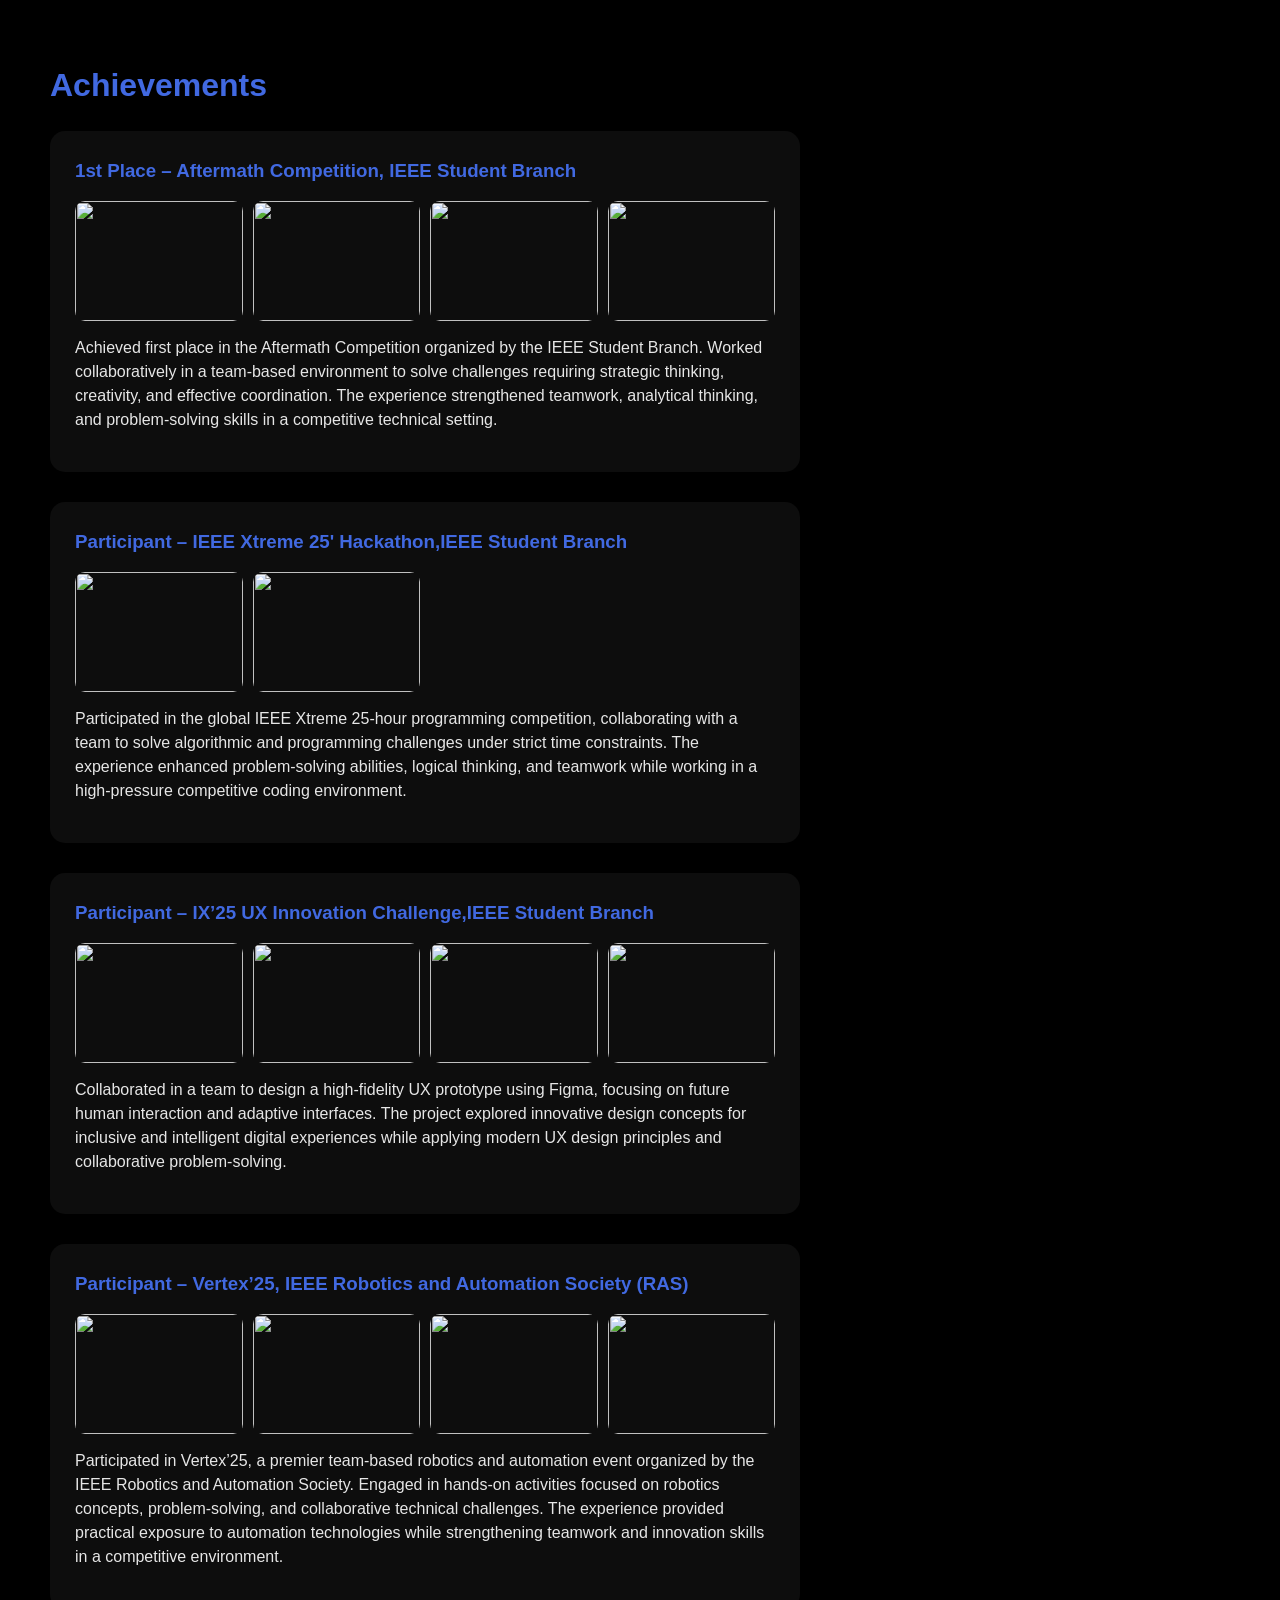
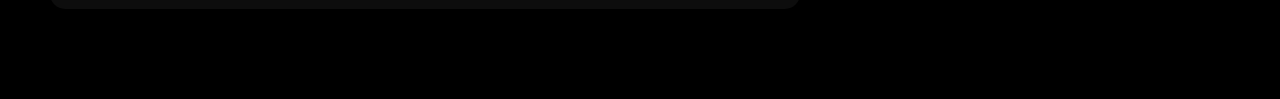
==== achievements.html @ 0fd034a1 "Add files via upload" ====
<!DOCTYPE html>
<html lang="en">
<head>

<meta charset="UTF-8">
<meta name="viewport" content="width=device-width, initial-scale=1.0">

<title>Achievements</title>

<link rel="stylesheet" href="styles.css">

<link rel="stylesheet" href="https://cdnjs.cloudflare.com/ajax/libs/font-awesome/6.4.0/css/all.min.css"/>

</head>

<body>

<section class="section">

<h2 data-aos="fade-up">Achievements</h2>


<!-- Achievement 1 -->

<div class="achievement-card" data-aos="zoom-in">

<h3>1st Place – Aftermath Competition, IEEE Student Branch</h3>

<div class="achievement-images">

<img src="assets/aftermath1.jpeg">
<img src="assets/aftermath2.jpeg">
<img src="assets/aftermath3.jpeg">
<img src="assets/aftermath4.jpeg">

</div>

<p>
Achieved first place in the Aftermath Competition organized by the IEEE Student Branch. Worked collaboratively in a team-based environment to solve challenges requiring strategic thinking, creativity, and effective coordination. The experience strengthened teamwork, analytical thinking, and problem-solving skills in a competitive technical setting.
</p>

</div>


<!-- Achievement 2 -->

<div class="achievement-card" data-aos="zoom-in">

<h3>Participant – IEEE Xtreme 25' Hackathon,IEEE Student Branch</h3>

<div class="achievement-images">

<img src="assets/ieeextreme1.jpeg">
<img src="assets/ieeextreme2.jpeg">


</div>

<p>
Participated in the global IEEE Xtreme 25-hour programming competition, collaborating with a team to solve algorithmic and programming challenges under strict time constraints. The experience enhanced problem-solving abilities, logical thinking, and teamwork while working in a high-pressure competitive coding environment.
</p>

</div>


<!-- Achievement 3 -->

<div class="achievement-card" data-aos="zoom-in">

<h3>Participant – IX’25 UX Innovation Challenge,IEEE Student Branch</h3>

<div class="achievement-images">

<img src="assets/ix1.jpeg">
<img src="assets/ix2.jpeg">
<img src="assets/ix3.jpeg">
<img src="assets/ix4.jpeg">

</div>

<p>
Collaborated in a team to design a high-fidelity UX prototype using Figma, focusing on future human interaction and adaptive interfaces. The project explored innovative design concepts for inclusive and intelligent digital experiences while applying modern UX design principles and collaborative problem-solving.
</p>

</div>

<!-- Achievement 4 -->

<div class="achievement-card" data-aos="zoom-in">

<h3>Participant – Vertex’25, IEEE Robotics and Automation Society (RAS)</h3>

<div class="achievement-images">

<img src="assets/vertex1.jpeg">
<img src="assets/vertex2.jpeg">
<img src="assets/vertex3.jpeg">
<img src="assets/vertex4.jpeg">

</div>

<p>
Participated in Vertex’25, a premier team-based robotics and automation event organized by the IEEE Robotics and Automation Society. Engaged in hands-on activities focused on robotics concepts, problem-solving, and collaborative technical challenges. The experience provided practical exposure to automation technologies while strengthening teamwork and innovation skills in a competitive environment.

</div>


</section>

</body>
</html>
---- styles.css ----
/* General Reset */
* { margin: 0; padding: 0; box-sizing: border-box; }
body { font-family: Arial, sans-serif; background: black; color: white; line-height: 1.6; overflow-x: hidden; text-align: center; }

/* Star Background */
canvas#bg-canvas { position: fixed; top: 0; left: 0; width: 100%; height: 100%; z-index: -1; }

/* Navbar */
header { position: fixed; top: 0; width: 100%; padding: 20px; display: flex; justify-content: space-between; align-items: center; z-index: 10; }
.nav-left, .nav-right { display: flex; align-items: center; }
.hire-btn { background: royalblue; color: white; padding: 8px 16px; border-radius: 5px; text-decoration: none; transition: background 0.3s ease; }
.hire-btn:hover { background: darkblue; }

/* Hamburger Icon */
.hamburger { cursor: pointer; display: flex; flex-direction: column; justify-content: space-between; width: 25px; height: 20px; }
.hamburger span { display: block; height: 3px; width: 100%; background-color: white; border-radius: 2px; transition: all 0.3s ease; }
.hamburger.active span:nth-child(1) { transform: rotate(45deg) translate(5px, 5px); }
.hamburger.active span:nth-child(2) { opacity: 0; }
.hamburger.active span:nth-child(3) { transform: rotate(-45deg) translate(5px, -5px); }

/* Mobile Menu */
.mobile-menu { position: fixed; top: 0; right: -100%; width: 100%; height: 100vh; background: rgba(0,0,0,0.95); display: flex; justify-content: center; align-items: center; transition: right 0.3s ease; z-index: 9; }
.mobile-menu.active { right: 0; }
.mobile-menu ul { list-style: none; width: 80%; text-align: center; }
.mobile-menu li { border-top: 1px solid white; padding: 20px 0; }
.mobile-menu li:last-child { border-bottom: 1px solid white; }
.mobile-menu a { text-decoration: none; color: white; font-size: 1.5rem; transition: color 0.3s ease; }
.mobile-menu a:hover { color: royalblue; }

/* Sections */
.section { min-height: 100vh; padding: 60px 50px; display: flex; flex-direction: column; justify-content: center; align-items: flex-start; text-align: left; }
#home { padding-top: 200px; }
.section h2 { margin-bottom: 20px; color: royalblue; font-size: 2rem; }
.section h3 { margin-bottom: 12px; }

/* Home Section */
#home h1 { font-size: 2.2rem; margin-bottom: 5px; }
#home h2 { font-size: 3rem; margin-bottom: 20px; }
#home p { max-width: 600px; line-height: 1.6; margin-bottom: 20px; }

/* Home Buttons & Socials */
.home-buttons { margin-top: 20px; display: flex; align-items: center; gap: 15px; }
.home-buttons .social-icons a { color: white; font-size: 1.5rem; margin-left: 10px; text-decoration: none; transition: color 0.3s ease; }
.home-buttons .social-icons a:hover { color: royalblue; }

/* Profile Card */
.profile-card { background: white; color: black; max-width: 320px; width: 90%; margin: 30px auto 0; padding: 20px; border-radius: 15px; text-align: center; box-shadow: 0 8px 20px rgba(0,0,0,0.3); animation: shake 3s infinite linear; }
.profile-card img { width: 120px; height: 120px; border-radius: 50%; object-fit: cover; margin-bottom: 15px; }
.profile-card h3 { margin-bottom: 5px; font-size: 1.2rem; font-weight: bold; }
.profile-card p { font-size: 0.9rem; margin-bottom: 5px; line-height: 1.4; }
.profile-card .skills { font-size: 0.85rem; line-height: 1.3; }

/* Shake Animation */
@keyframes shake {
  0% { transform: translate(0px,0px) rotate(0deg); }
  10% { transform: translate(-2px,-2px) rotate(-1deg); }
  20% { transform: translate(2px,-1px) rotate(1deg); }
  30% { transform: translate(-2px,1px) rotate(0deg); }
  40% { transform: translate(2px,2px) rotate(1deg); }
  50% { transform: translate(-1px,-1px) rotate(-1deg); }
  60% { transform: translate(1px,2px) rotate(0deg); }
  70% { transform: translate(-2px,1px) rotate(1deg); }
  80% { transform: translate(2px,-1px) rotate(-1deg); }
  90% { transform: translate(-1px,2px) rotate(0deg); }
  100% { transform: translate(0px,0px) rotate(-1deg); }
}

/* About & Contact Avatars */
.about-avatar, .contact-avatar { display: flex; justify-content: center; width: 100%; margin: 20px 0; }
.about-avatar img, .contact-avatar img { width: auto; max-width: 250px; height: auto; object-fit: contain; display: block; border-radius: 15px; }

/* Contact Details */
.about-contact { margin-top: 20px; color: white; text-align: left; }
.about-contact p { margin: 6px 0; font-size: 1rem; }
.about-contact i { margin-right: 8px; color: royalblue; }

/* Skills Section */
.skills-intro { margin-bottom: 12px; font-size: 1rem; color: #e6e6e6; }
.subheading { margin-top: 18px; margin-bottom: 12px; color: white; }
.technical-grid { display: grid; grid-template-columns: repeat(2, minmax(0, 1fr)); gap: 12px; width: 100%; max-width: 700px; margin-bottom: 18px; }
.skill-card { background: rgba(255, 255, 255, 0.05); padding: 14px 16px; border-radius: 10px; text-align: left; color: white; display: flex; align-items: center; }
.soft-skills { list-style: disc; margin-left: 22px; margin-bottom: 24px; color: #e6e6e6; }

/* Projects */
.projects-grid { display: grid; grid-template-columns: repeat(auto-fit, minmax(200px, 1fr)); gap: 20px; width: 100%; max-width: 900px; margin: 0 auto; }
.project-card { background: rgba(255, 255, 255, 0.05); padding: 20px; border-radius: 10px; text-align: center; }

/* Education */
.education-grid { display: grid; grid-template-columns: repeat(auto-fit, minmax(220px, 1fr)); gap: 20px; width: 100%; max-width: 1000px; margin: 0 auto; }
.education-card { background: rgba(255, 255, 255, 0.05); padding: 20px; border-radius: 12px; text-align: center; }
.education-card img.edu-logo { width: 60px; margin-bottom: 10px; }

/* Section Paragraphs */
.section p { max-width: 700px; margin-bottom: 15px; line-height: 1.5; }

/* Responsive */
@media (max-width: 768px) {
  .technical-grid { grid-template-columns: 1fr; }
  .section { padding: 60px 20px; }
  #home h2 { font-size: 2.2rem; }
}

/* Contact links */
.about-contact a {
  color: white;
  text-decoration: none;
  transition: color 0.3s ease;
}
.about-contact a:hover {
  color: royalblue;
}

.project-img{
  width:100%;
  border-radius:10px;
  margin-bottom:10px;
}

.see-more{
  margin-top:30px;
}

.see-more a{
  display:inline-block;
}

.project-full{
margin-top:60px;
max-width:900px;
}

.project-images{
display:grid;
grid-template-columns:repeat(4,1fr);
gap:15px;
margin:20px 0;
}

.project-images img{
width:100%;
border-radius:10px;
object-fit:cover;
}

.project-full h3{
margin-bottom:10px;
color:royalblue;
}

/* Each card stacked vertically */
.volunteer-card {
  background: rgba(255, 255, 255, 0.05);
  padding: 25px;
  margin-bottom: 30px;
  border-radius: 15px;
  text-align: left;
  transition: transform 0.3s ease, box-shadow 0.3s ease;
}

/* Hover effect */
.volunteer-card:hover {
  transform: translateY(-5px);
  box-shadow: 0 10px 25px rgba(0,0,0,0.35);
}

/* Card heading */
.volunteer-card h3 {
  color: royalblue;
  font-size: 1.3rem;
  margin-bottom: 10px;
}

/* Card paragraphs */
.volunteer-card p {
  color: #e6e6e6;
  margin-bottom: 10px;
  line-height: 1.5;
}

/* 4 images inside each card */
.volunteer-images {
  display: grid;
  grid-template-columns: repeat(2, 1fr);
  gap: 10px;
  margin: 15px 0;
}

.volunteer-images img {
  width: 100%;
  height: 120px;
  object-fit: cover;
  border-radius: 10px;
  transition: transform 0.3s ease;
}

.volunteer-images img:hover {
  transform: scale(1.05);
}

/* For desktop: 4 images in a row */
@media (min-width: 768px) {
  .volunteer-images {
    grid-template-columns: repeat(4, 1fr);
  }
}

/* See More button */
.see-more-container {
  text-align: center;
  margin-top: 20px;
}

.see-more-container .hire-btn {
  background: royalblue;
  color: white;
  padding: 10px 20px;
  border-radius: 6px;
  text-decoration: none;
  font-weight: 500;
  transition: background 0.3s ease, transform 0.3s ease;
}

.see-more-container .hire-btn:hover {
  background: darkblue;
  transform: translateY(-2px);
}

/* ==============================
   Achievements Section
   ============================== */

.achievement-card{
background: rgba(255,255,255,0.05);
padding:25px;
border-radius:15px;
margin-bottom:30px;
transition: transform 0.3s ease, box-shadow 0.3s ease;
}

.achievement-card:hover{
transform: translateY(-5px);
box-shadow:0 10px 25px rgba(0,0,0,0.35);
}

.achievement-card h3{
color:royalblue;
margin-bottom:15px;
}

.achievement-card p{
color:#e6e6e6;
line-height:1.5;
}

/* images grid */

.achievement-images{
display:grid;
grid-template-columns:repeat(2,1fr);
gap:10px;
margin-bottom:15px;
}

.achievement-images img{
width:100%;
height:120px;
object-fit:cover;
border-radius:10px;
transition: transform 0.3s ease;
}

.achievement-images img:hover{
transform:scale(1.05);
}

/* desktop view */

@media(min-width:768px){
.achievement-images{
grid-template-columns:repeat(4,1fr);
}
}

/* =====================================
   Certificates Section
===================================== */

.certificates-grid{
    display:grid;
    grid-template-columns:1fr;
    gap:30px;
    margin-top:40px;
}


/* Certificate Card */

.certificate-card{
    background:rgba(255,255,255,0.05);
    padding:20px;
    border-radius:15px;
    text-align:center;
    transition:transform 0.3s ease, box-shadow 0.3s ease;
}


/* Hover Effect */

.certificate-card:hover{
    transform:translateY(-6px);
    box-shadow:0 12px 25px rgba(0,0,0,0.35);
}


/* Certificate Image */

.certificate-card img{
    width:100%;
    height:200px;
    object-fit:cover;
    border-radius:10px;
    margin-bottom:15px;
    transition:transform 0.3s ease;
}


/* Image Hover Zoom */

.certificate-card img:hover{
    transform:scale(1.03);
}


/* Certificate Title */

.certificate-card h3{
    color:royalblue;
    font-size:1.1rem;
    margin-bottom:10px;
}


/* Certificate Description */

.certificate-card p{
    color:#e6e6e6;
    font-size:0.95rem;
    line-height:1.5;
}




@media(min-width:768px){

.certificates-grid{
    grid-template-columns:repeat(2,1fr);
}

}


@media(min-width:1200px){

.certificates-grid{
    grid-template-columns:repeat(4,1fr);
}

}


@media(max-width:480px){

.certificate-card img{
    height:160px;
}

.certificate-card h3{
    font-size:1rem;
}

.certificate-card p{
    font-size:0.9rem;
}

}
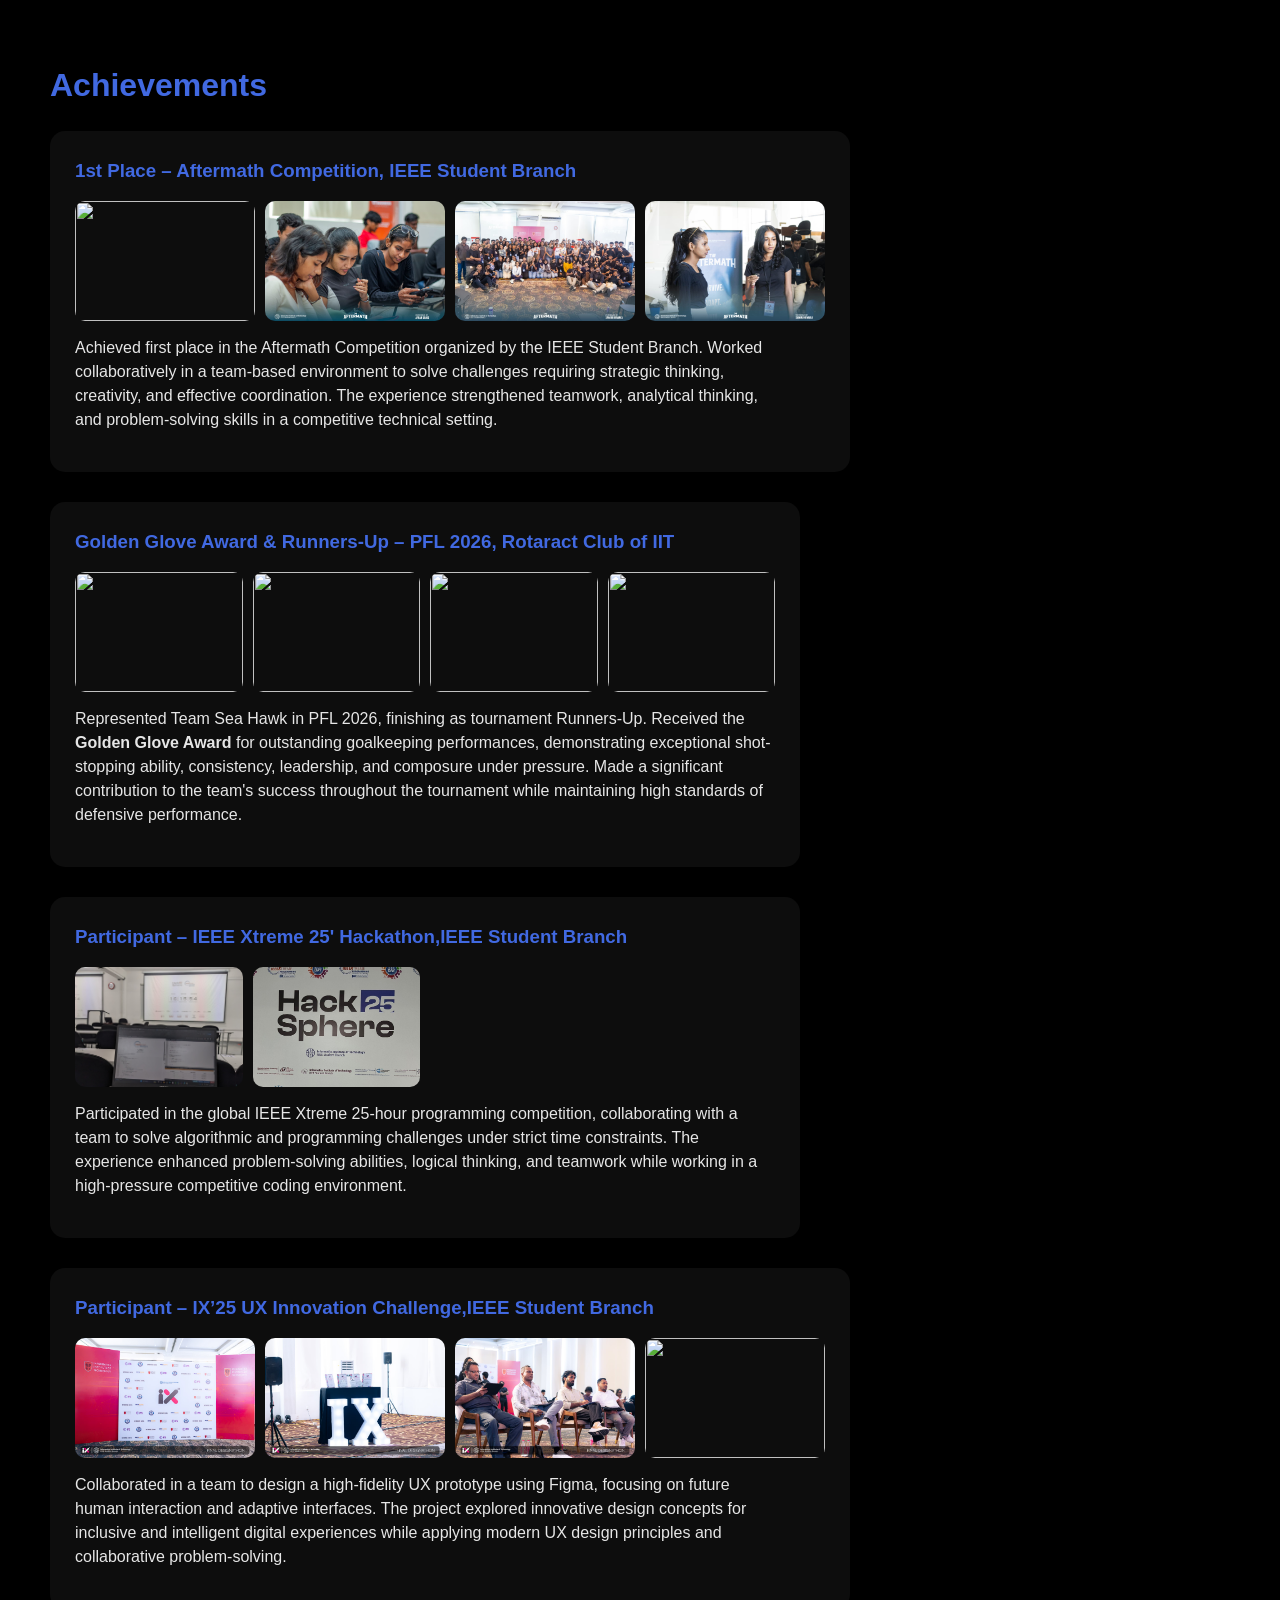
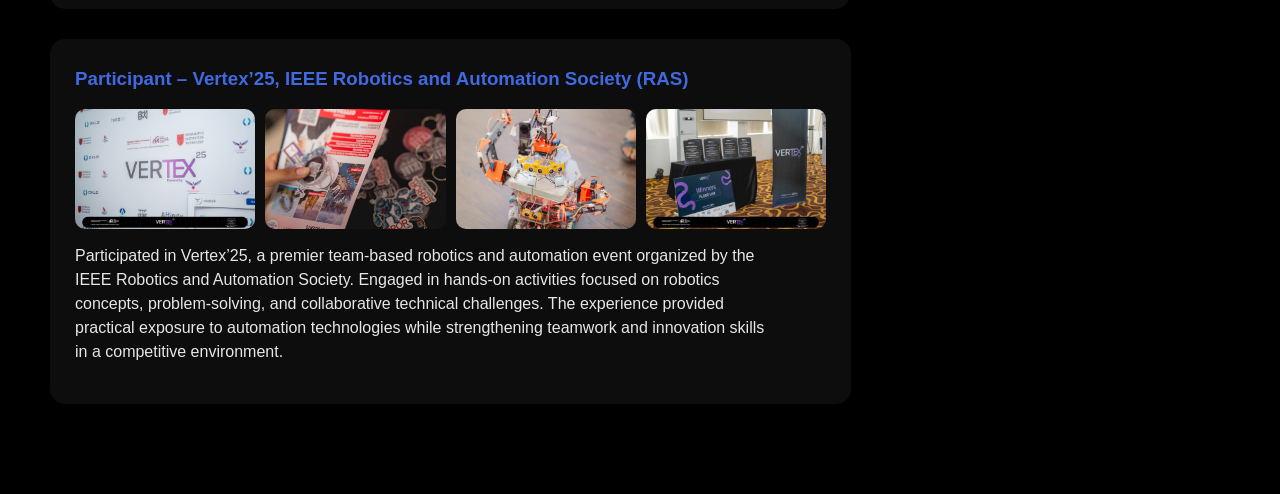
==== commit 3d164245: "Add files via upload" ====
--- a/achievements.html
+++ b/achievements.html
@@ -46,6 +46,28 @@
 
 <div class="achievement-card" data-aos="zoom-in">
 
+<h3>Golden Glove Award & Runners-Up – PFL 2026, Rotaract Club of IIT</h3>
+
+<div class="achievement-images">
+
+<img src="assets/pfl1.jpg">
+<img src="assets/pfl2.jpg">
+<img src="assets/pfl3.jpg">
+<img src="assets/pfl4.jpg">
+
+</div>
+
+<p>
+Represented Team Sea Hawk in PFL 2026, finishing as tournament Runners-Up. Received the <strong>Golden Glove Award</strong> for outstanding goalkeeping performances, demonstrating exceptional shot-stopping ability, consistency, leadership, and composure under pressure. Made a significant contribution to the team's success throughout the tournament while maintaining high standards of defensive performance.
+</p>
+
+</div>
+
+
+<!-- Achievement 3 -->
+
+<div class="achievement-card" data-aos="zoom-in">
+
 <h3>Participant – IEEE Xtreme 25' Hackathon,IEEE Student Branch</h3>
 
 <div class="achievement-images">
@@ -63,7 +85,7 @@
 </div>
 
 
-<!-- Achievement 3 -->
+<!-- Achievement 4 -->
 
 <div class="achievement-card" data-aos="zoom-in">
 
@@ -84,7 +106,7 @@
 
 </div>
 
-<!-- Achievement 4 -->
+<!-- Achievement 5 -->
 
 <div class="achievement-card" data-aos="zoom-in">
 
--- a/styles.css
+++ b/styles.css
@@ -125,26 +125,27 @@
 }
 
 .project-full{
-margin-top:60px;
-max-width:900px;
+  margin-top:60px;
+  max-width:900px;
 }
 
 .project-images{
-display:grid;
-grid-template-columns:repeat(4,1fr);
-gap:15px;
-margin:20px 0;
+  display:grid;
+  grid-template-columns:repeat(4,1fr);
+  gap:15px;
+  margin:20px 0;
 }
 
 .project-images img{
-width:100%;
-border-radius:10px;
-object-fit:cover;
+  width:100%;
+  height:120px;
+  border-radius:10px;
+  object-fit:cover;
 }
 
 .project-full h3{
-margin-bottom:10px;
-color:royalblue;
+  margin-bottom:10px;
+  color:royalblue;
 }
 
 /* Each card stacked vertically */
@@ -230,55 +231,55 @@
    ============================== */
 
 .achievement-card{
-background: rgba(255,255,255,0.05);
-padding:25px;
-border-radius:15px;
-margin-bottom:30px;
-transition: transform 0.3s ease, box-shadow 0.3s ease;
+  background: rgba(255,255,255,0.05);
+  padding:25px;
+  border-radius:15px;
+  margin-bottom:30px;
+  transition: transform 0.3s ease, box-shadow 0.3s ease;
 }
 
 .achievement-card:hover{
-transform: translateY(-5px);
-box-shadow:0 10px 25px rgba(0,0,0,0.35);
+  transform: translateY(-5px);
+  box-shadow:0 10px 25px rgba(0,0,0,0.35);
 }
 
 .achievement-card h3{
-color:royalblue;
-margin-bottom:15px;
+  color:royalblue;
+  margin-bottom:15px;
 }
 
 .achievement-card p{
-color:#e6e6e6;
-line-height:1.5;
+  color:#e6e6e6;
+  line-height:1.5;
 }
 
 /* images grid */
 
 .achievement-images{
-display:grid;
-grid-template-columns:repeat(2,1fr);
-gap:10px;
-margin-bottom:15px;
+  display:grid;
+  grid-template-columns:repeat(2,1fr);
+  gap:10px;
+  margin-bottom:15px;
 }
 
 .achievement-images img{
-width:100%;
-height:120px;
-object-fit:cover;
-border-radius:10px;
-transition: transform 0.3s ease;
+  width:100%;
+  height:120px;
+  object-fit:cover;
+  border-radius:10px;
+  transition: transform 0.3s ease;
 }
 
 .achievement-images img:hover{
-transform:scale(1.05);
+  transform:scale(1.05);
 }
 
 /* desktop view */
 
 @media(min-width:768px){
-.achievement-images{
-grid-template-columns:repeat(4,1fr);
-}
+  .achievement-images{
+    grid-template-columns:repeat(4,1fr);
+  }
 }
 
 /* =====================================
@@ -286,101 +287,102 @@
 ===================================== */
 
 .certificates-grid{
-    display:grid;
-    grid-template-columns:1fr;
-    gap:30px;
-    margin-top:40px;
-}
-
+  display:grid;
+  grid-template-columns:1fr;
+  gap:30px;
+  margin-top:40px;
+}
 
 /* Certificate Card */
 
 .certificate-card{
-    background:rgba(255,255,255,0.05);
-    padding:20px;
-    border-radius:15px;
-    text-align:center;
-    transition:transform 0.3s ease, box-shadow 0.3s ease;
-}
-
+  background:rgba(255,255,255,0.05);
+  padding:20px;
+  border-radius:15px;
+  text-align:center;
+  transition:transform 0.3s ease, box-shadow 0.3s ease;
+}
 
 /* Hover Effect */
 
 .certificate-card:hover{
-    transform:translateY(-6px);
-    box-shadow:0 12px 25px rgba(0,0,0,0.35);
-}
-
+  transform:translateY(-6px);
+  box-shadow:0 12px 25px rgba(0,0,0,0.35);
+}
 
 /* Certificate Image */
 
 .certificate-card img{
-    width:100%;
-    height:200px;
-    object-fit:cover;
-    border-radius:10px;
-    margin-bottom:15px;
-    transition:transform 0.3s ease;
-}
-
+  width:100%;
+  height:200px;
+  object-fit:cover;
+  border-radius:10px;
+  margin-bottom:15px;
+  transition:transform 0.3s ease;
+}
 
 /* Image Hover Zoom */
 
 .certificate-card img:hover{
-    transform:scale(1.03);
-}
-
+  transform:scale(1.03);
+}
 
 /* Certificate Title */
 
 .certificate-card h3{
-    color:royalblue;
-    font-size:1.1rem;
-    margin-bottom:10px;
-}
-
+  color:royalblue;
+  font-size:1.1rem;
+  margin-bottom:10px;
+}
 
 /* Certificate Description */
 
 .certificate-card p{
-    color:#e6e6e6;
-    font-size:0.95rem;
-    line-height:1.5;
-}
-
-
-
+  color:#e6e6e6;
+  font-size:0.95rem;
+  line-height:1.5;
+}
+
+/* Tablet */
 
 @media(min-width:768px){
-
-.certificates-grid{
+  .certificates-grid{
     grid-template-columns:repeat(2,1fr);
-}
-
-}
-
+  }
+}
+
+/* Large screens */
 
 @media(min-width:1200px){
-
-.certificates-grid{
+  .certificates-grid{
     grid-template-columns:repeat(4,1fr);
-}
-
-}
-
+  }
+}
+
+/* Small mobile */
 
 @media(max-width:480px){
 
-.certificate-card img{
+  .certificate-card img{
     height:160px;
-}
-
-.certificate-card h3{
+  }
+
+  .certificate-card h3{
     font-size:1rem;
-}
-
-.certificate-card p{
+  }
+
+  .certificate-card p{
     font-size:0.9rem;
-}
+  }
+
+}
+
+/* Extra mobile fixes */
+
+@media(max-width:768px){
+
+  .project-images{
+    grid-template-columns:repeat(2,1fr);
+  }
 
 }
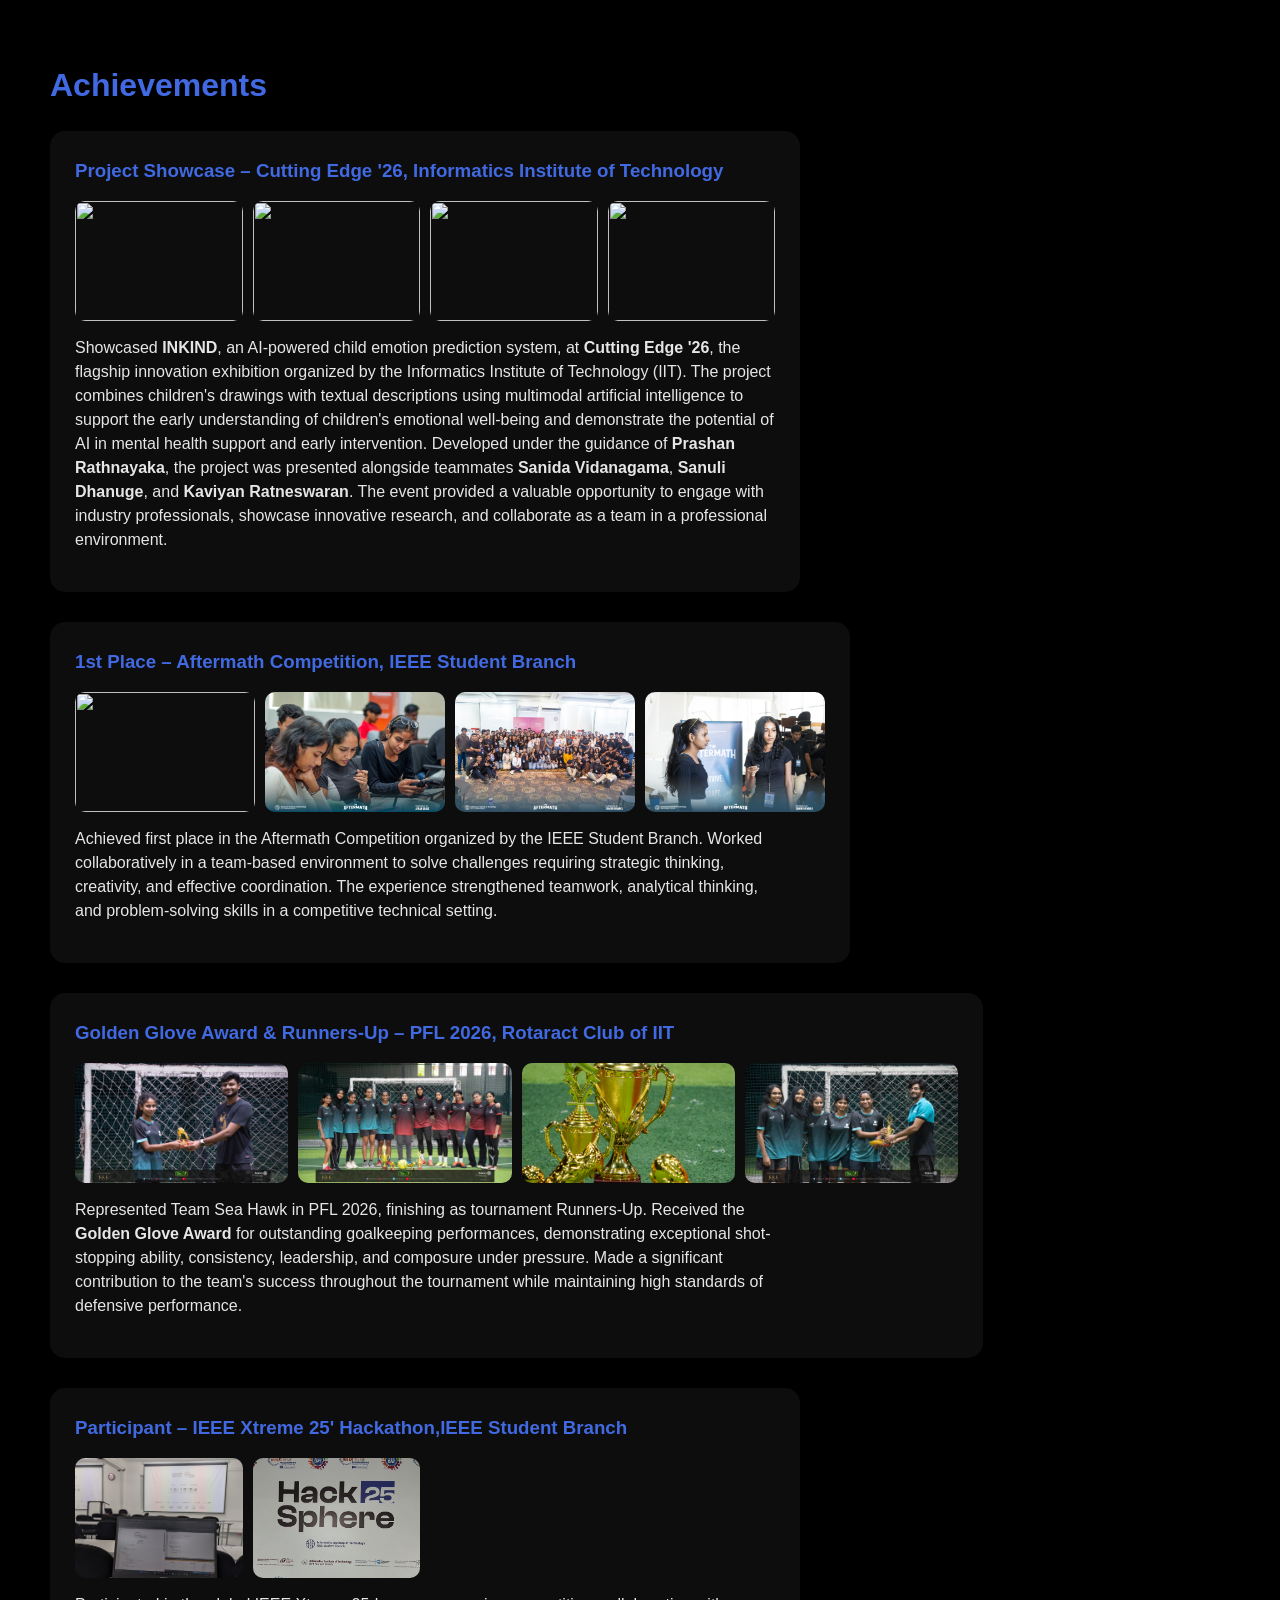
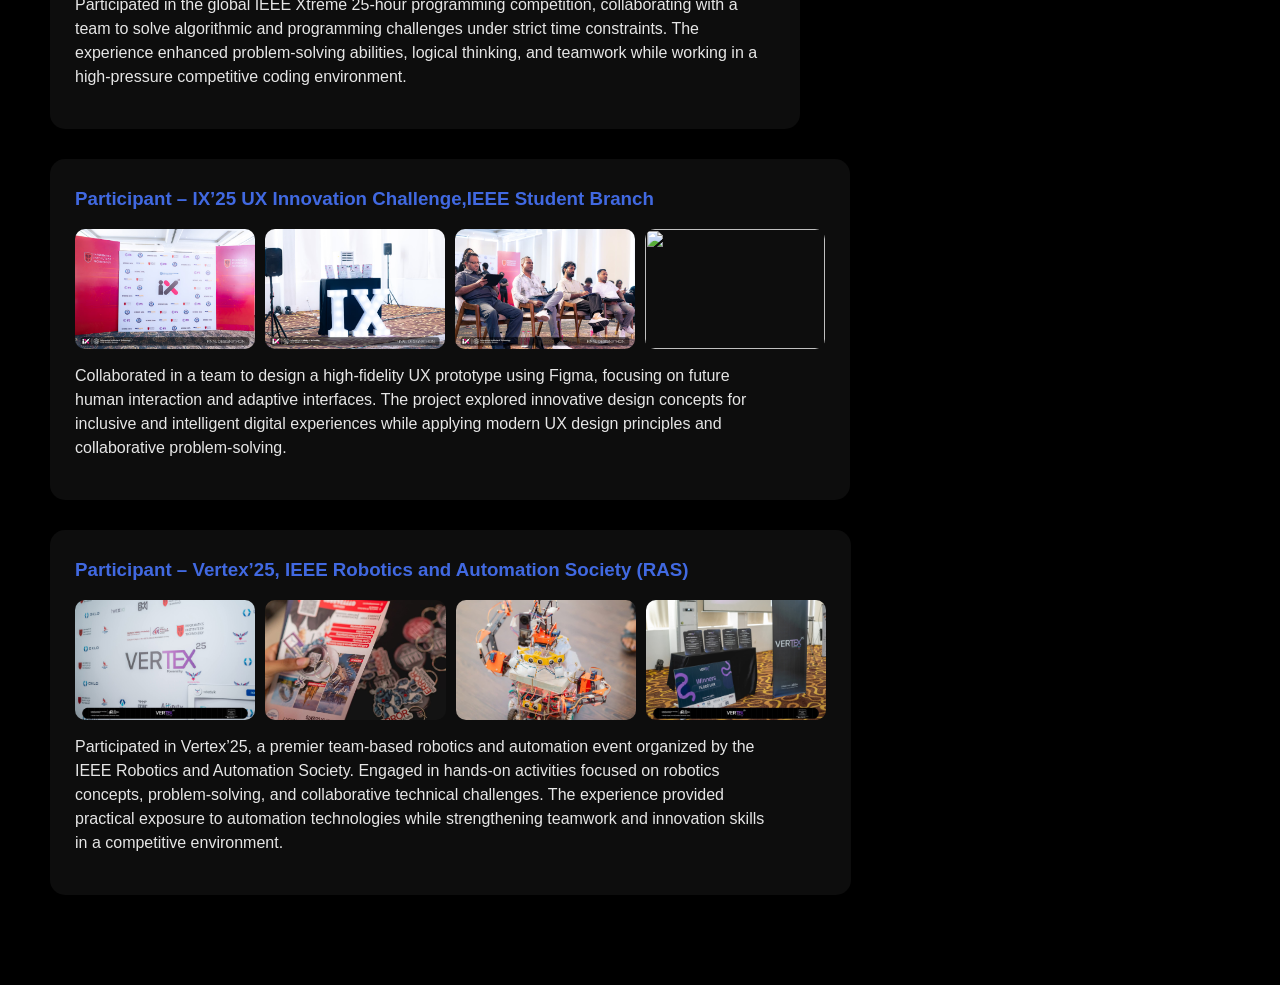
==== commit d66c446f: "Add files via upload" ====
--- a/achievements.html
+++ b/achievements.html
@@ -24,6 +24,29 @@
 
 <div class="achievement-card" data-aos="zoom-in">
 
+<h3>Project Showcase – Cutting Edge '26, Informatics Institute of Technology</h3>
+
+<div class="achievement-images">
+
+<img src="assets/cutting261.jpg">
+<img src="assets/cutting262.jpg">
+<img src="assets/cutting263.jpg">
+<img src="assets/cutting264.jpg">
+
+</div>
+
+<p>
+Showcased <strong>INKIND</strong>, an AI-powered child emotion prediction system, at <strong>Cutting Edge '26</strong>, the flagship innovation exhibition organized by the Informatics Institute of Technology (IIT). The project combines children's drawings with textual descriptions using multimodal artificial intelligence to support the early understanding of children's emotional well-being and demonstrate the potential of AI in mental health support and early intervention. Developed under the guidance of <strong>Prashan Rathnayaka</strong>, the project was presented alongside teammates <strong>Sanida Vidanagama</strong>, <strong>Sanuli Dhanuge</strong>, and <strong>Kaviyan Ratneswaran</strong>. The event provided a valuable opportunity to engage with industry professionals, showcase innovative research, and collaborate as a team in a professional environment.
+</p>
+
+</div>
+
+
+
+<!-- Achievement 2 -->
+
+<div class="achievement-card" data-aos="zoom-in">
+
 <h3>1st Place – Aftermath Competition, IEEE Student Branch</h3>
 
 <div class="achievement-images">
@@ -42,7 +65,7 @@
 </div>
 
 
-<!-- Achievement 2 -->
+<!-- Achievement 3 -->
 
 <div class="achievement-card" data-aos="zoom-in">
 
@@ -64,7 +87,7 @@
 </div>
 
 
-<!-- Achievement 3 -->
+<!-- Achievement 4 -->
 
 <div class="achievement-card" data-aos="zoom-in">
 
@@ -85,7 +108,7 @@
 </div>
 
 
-<!-- Achievement 4 -->
+<!-- Achievement 5 -->
 
 <div class="achievement-card" data-aos="zoom-in">
 
@@ -106,7 +129,7 @@
 
 </div>
 
-<!-- Achievement 5 -->
+<!-- Achievement 6 -->
 
 <div class="achievement-card" data-aos="zoom-in">
 
